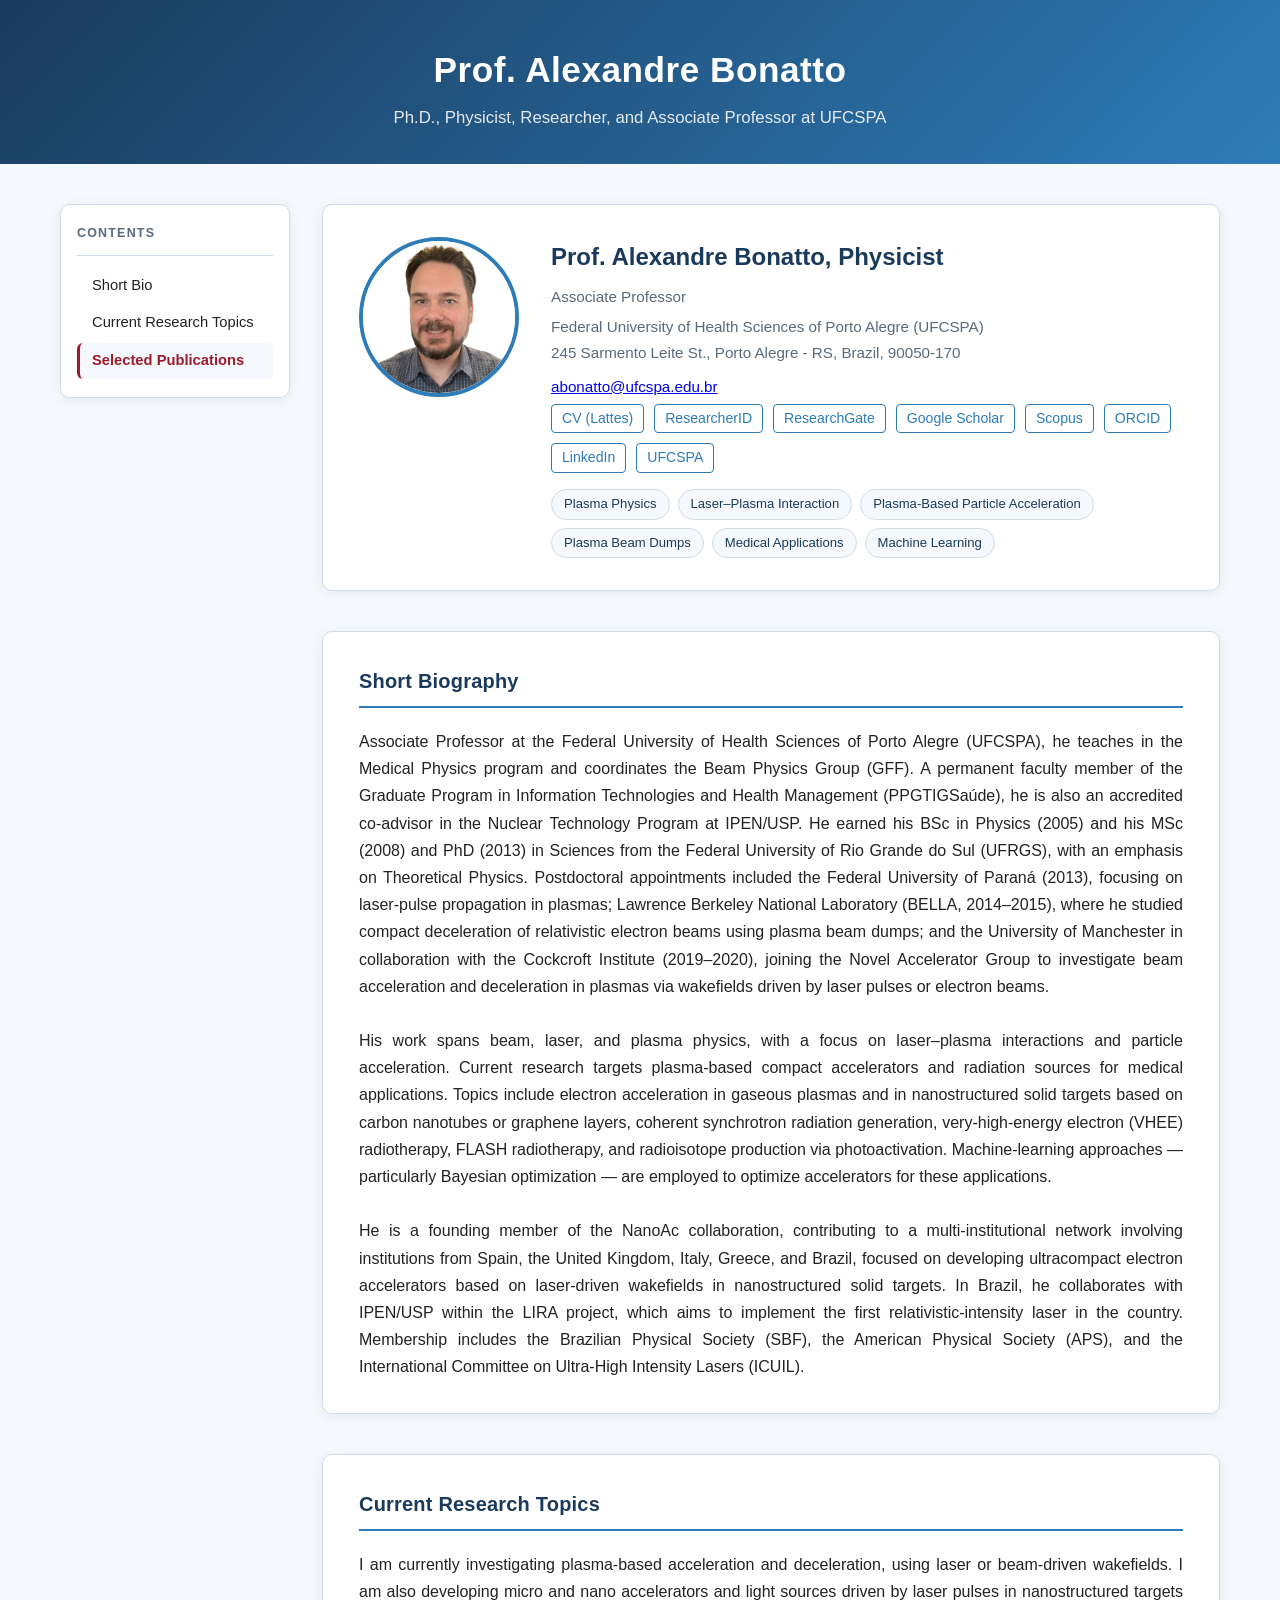
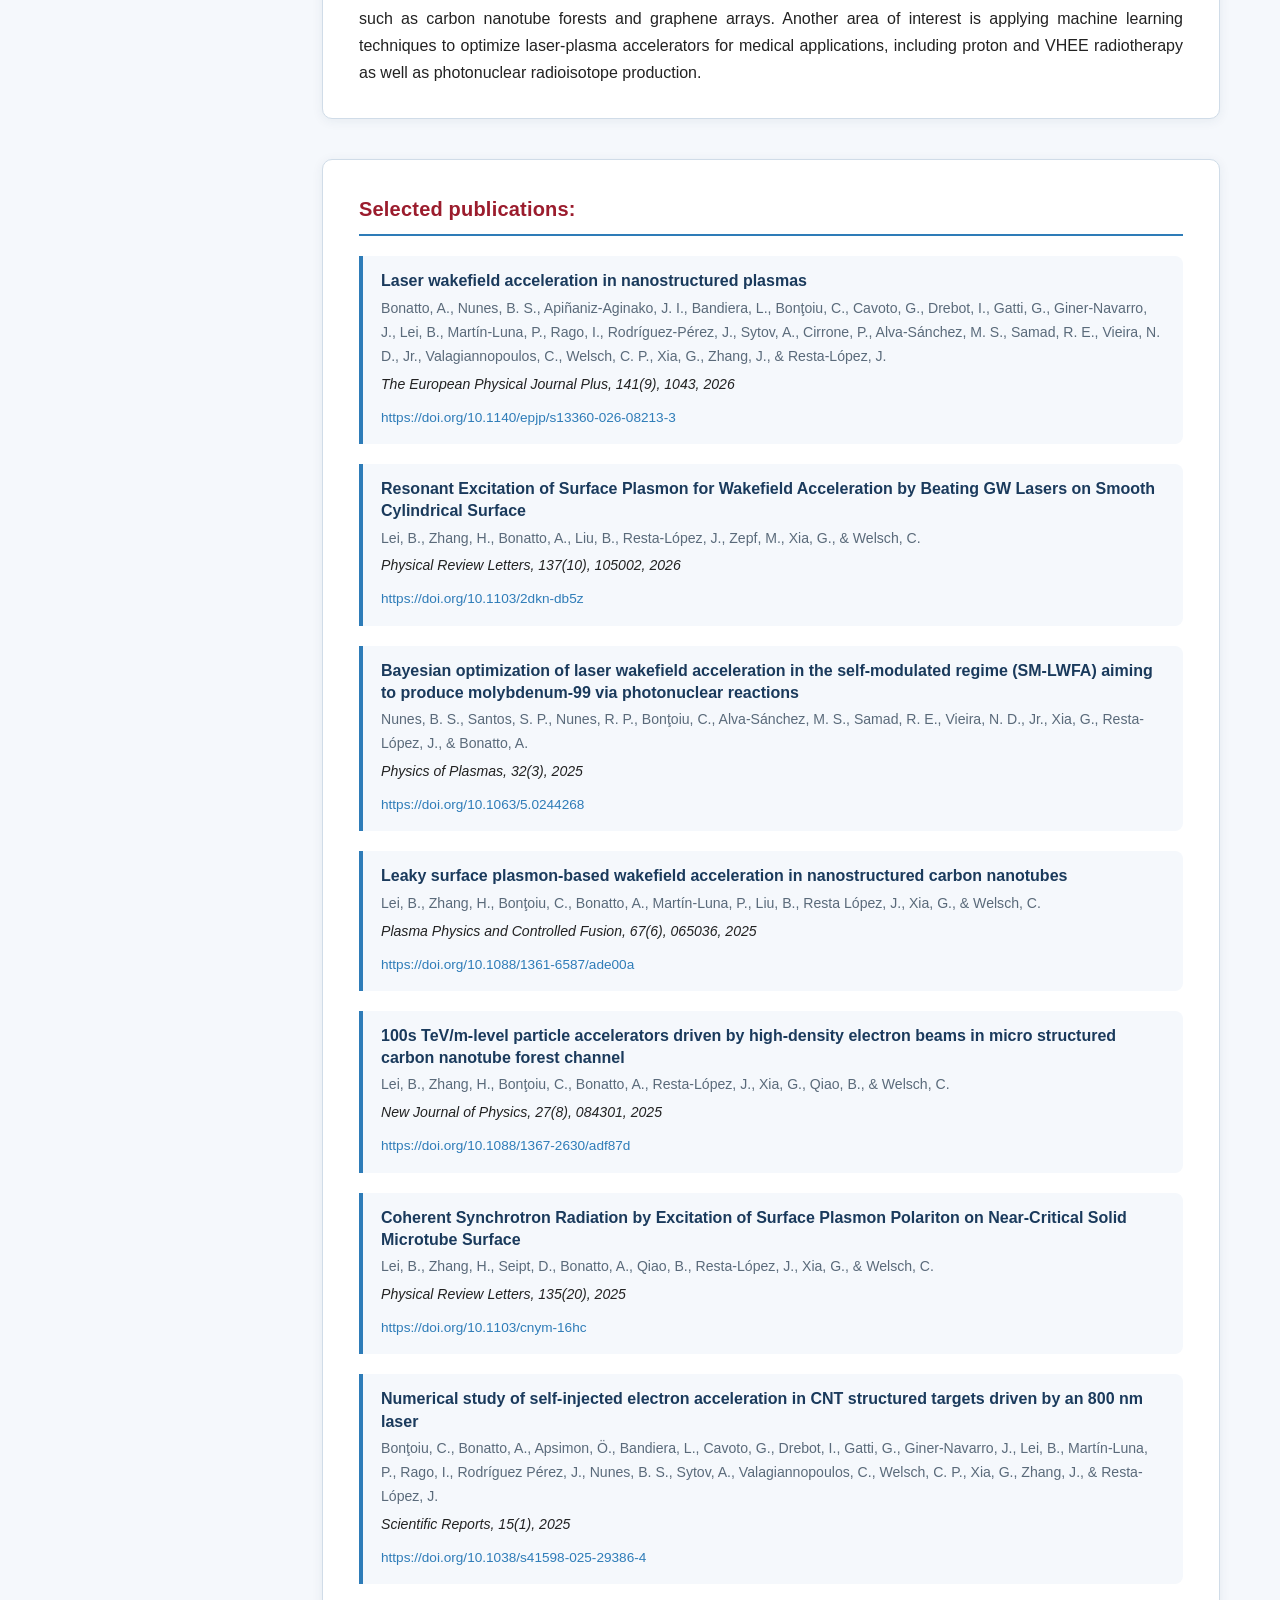
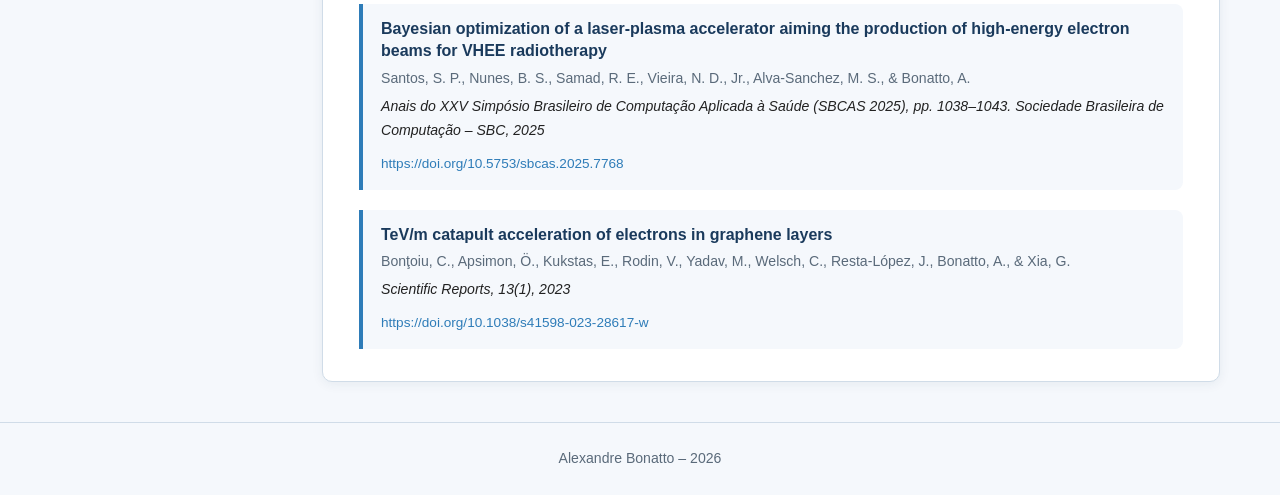
==== index.html @ 013a4312 "Fix header subtitle: Associate Professor Align the header with the profile card and bio, which alrea" ====
<!DOCTYPE html>
<html lang="en">
<head>
  <meta charset="UTF-8" />
  <meta name="viewport" content="width=device-width, initial-scale=1.0" />
  <title>Alexandre Bonatto's Personal Website</title>
  <link rel="stylesheet" href="styles.css" />
</head>
<body>

  <header>
    <h1>Prof. Alexandre Bonatto</h1>
    <p class="subtitle">Ph.D., Physicist, Researcher, and Associate Professor at UFCSPA</p>
  </header>

  <div class="layout">

    <!-- ── Sidebar Navigation ── -->
    <aside class="sidebar">
      <nav class="side-nav" aria-label="Page sections">
        <h3 class="side-nav-title">Contents</h3>
        <ul>
          <li><a href="#short-bio" class="side-nav-link">Short Bio</a></li>
          <li><a href="#current-research" class="side-nav-link">Current Research Topics</a></li>
          <li><a href="#publications" class="side-nav-link side-nav-link--featured">Selected Publications</a></li>
        </ul>
      </nav>
    </aside>

    <main>

      <!-- ── Profile Card ── -->
      <section class="card">
        <div class="profile">

          <div class="profile-photo">
            <!-- Replace the src attribute with the actual photo path, e.g. src="photo.jpg" -->
            <img src="foto_perfil.jpeg" alt="Alexandre Bonatto" />
          </div>

          <div class="profile-info">
            <h2>Prof. Alexandre Bonatto, Physicist</h2>
            <p class="position">Associate Professor</p>
            <p class="institution">
              Federal University of Health Sciences of Porto Alegre (UFCSPA)<br />
              245 Sarmento Leite St., Porto Alegre - RS, Brazil, 90050-170
            </p>
            <p class="position">
              <a href="mailto:abonatto@ufcspa.edu.br">abonatto@ufcspa.edu.br</a>
            </p>
            <div class="profile-links">
              <a href="http://lattes.cnpq.br/8679459929501905" target="_blank" rel="noopener noreferrer">CV (Lattes)</a>
              <a href="https://www.webofscience.com/wos/author/record/J-2126-2017" target="_blank" rel="noopener noreferrer">ResearcherID</a>
              <a href="https://www.researchgate.net/profile/A-Bonatto?ev=hdr_xprf" target="_blank" rel="noopener noreferrer">ResearchGate</a>
              <a href="https://scholar.google.com/citations?user=nNYCJhgAAAAJ&hl=en&oi=ao" target="_blank" rel="noopener noreferrer">Google Scholar</a>
              <a href="https://www.scopus.com/authid/detail.uri?authorId=55409409900" target="_blank" rel="noopener noreferrer">Scopus</a>
              <a href="https://orcid.org/0000-0003-1992-7116" target="_blank" rel="noopener noreferrer">ORCID</a>
              <a href="https://www.linkedin.com/in/alexandre-bonatto-rsbr/" target="_blank" rel="noopener noreferrer">LinkedIn</a>
              <a href="https://ufcspa.edu.br/english" target="_blank" rel="noopener noreferrer">UFCSPA</a>
            </div>
            <div class="profile-badges">
              <span class="badge">Plasma Physics</span>
              <span class="badge">Laser–Plasma Interaction</span>
              <span class="badge">Plasma-Based Particle Acceleration</span>
              <span class="badge">Plasma Beam Dumps</span>
              <span class="badge">Medical Applications</span>
              <span class="badge">Machine Learning</span>
            </div>
          </div>

        </div>
      </section>

      <!-- ── Biography ── -->
      <section id="short-bio" class="card">
        <h2 class="section-title">Short Biography</h2>
        <p class="bio-text">
          Associate Professor at the Federal University of Health Sciences of Porto Alegre (UFCSPA),
          he teaches in the Medical Physics program and coordinates the Beam Physics Group (GFF).
          A permanent faculty member of the Graduate Program in Information Technologies and Health
          Management (PPGTIGSaúde), he is also an accredited co-advisor in the Nuclear Technology
          Program at IPEN/USP. He earned his BSc in Physics (2005) and his MSc (2008) and PhD (2013)
          in Sciences from the Federal University of Rio Grande do Sul (UFRGS), with an emphasis on
          Theoretical Physics. Postdoctoral appointments included the Federal University of Paraná
          (2013), focusing on laser-pulse propagation in plasmas; Lawrence Berkeley National Laboratory
          (BELLA, 2014–2015), where he studied compact deceleration of relativistic electron beams
          using plasma beam dumps; and the University of Manchester in collaboration with the Cockcroft
          Institute (2019–2020), joining the Novel Accelerator Group to investigate beam acceleration
          and deceleration in plasmas via wakefields driven by laser pulses or electron beams.
        </p>
        <br />
        <p class="bio-text">
          His work spans beam, laser, and plasma physics, with a focus on laser–plasma interactions
          and particle acceleration. Current research targets plasma-based compact accelerators and
          radiation sources for medical applications. Topics include electron acceleration in gaseous
          plasmas and in nanostructured solid targets based on carbon nanotubes or graphene layers,
          coherent synchrotron radiation generation, very-high-energy electron (VHEE) radiotherapy,
          FLASH radiotherapy, and radioisotope production via photoactivation. Machine-learning
          approaches — particularly Bayesian optimization — are employed to optimize accelerators
          for these applications.
        </p>
        <br />
        <p class="bio-text">
          He is a founding member of the NanoAc collaboration, contributing to a multi-institutional
          network involving institutions from Spain, the United Kingdom, Italy, Greece, and Brazil,
          focused on developing ultracompact electron accelerators based on laser-driven wakefields in
          nanostructured solid targets. In Brazil, he collaborates with IPEN/USP within the LIRA
          project, which aims to implement the first relativistic-intensity laser in the country.
          Membership includes the Brazilian Physical Society (SBF), the American Physical Society
          (APS), and the International Committee on Ultra-High Intensity Lasers (ICUIL).
        </p>
      </section>

      <!-- ── Current Research Topics ── -->
      <section id="current-research" class="card">
        <h2 class="section-title">Current Research Topics</h2>
        <p class="bio-text">
          I am currently investigating plasma-based acceleration and deceleration, using laser or
          beam-driven wakefields. I am also developing micro and nano accelerators and light sources
          driven by laser pulses in nanostructured targets such as carbon nanotube forests and
          graphene arrays. Another area of interest is applying machine learning techniques to
          optimize laser-plasma accelerators for medical applications, including proton and VHEE
          radiotherapy as well as photonuclear radioisotope production.
        </p>
      </section>

      <!-- ── Publications ── -->
      <section id="publications" class="card">
        <h2 class="section-title">Selected publications:</h2>
        <p style="font-size:0.9rem; color:var(--muted); margin-bottom:20px;">
        </p>

        <ol class="publications-list">

          <li class="publication-item">
            <p class="publication-title">
              Laser wakefield acceleration in nanostructured plasmas
            </p>
            <p class="publication-authors">
              Bonatto, A., Nunes, B. S., Apiñaniz-Aginako, J. I., Bandiera, L.,
              Bonţoiu, C., Cavoto, G., Drebot, I., Gatti, G., Giner-Navarro, J.,
              Lei, B., Martín-Luna, P., Rago, I., Rodríguez-Pérez, J., Sytov, A.,
              Cirrone, P., Alva-Sánchez, M. S., Samad, R. E., Vieira, N. D., Jr.,
              Valagiannopoulos, C., Welsch, C. P., Xia, G., Zhang, J.,
              &amp; Resta-López, J.
            </p>
            <p class="publication-venue">
              <em>The European Physical Journal Plus</em>, 141(9), 1043, 2026
            </p>
            <p class="publication-doi">
              <a href="https://doi.org/10.1140/epjp/s13360-026-08213-3" target="_blank" rel="noopener noreferrer">
                https://doi.org/10.1140/epjp/s13360-026-08213-3
              </a>
            </p>
          </li>

          <li class="publication-item">
            <p class="publication-title">
              Resonant Excitation of Surface Plasmon for Wakefield Acceleration by Beating
              GW Lasers on Smooth Cylindrical Surface
            </p>
            <p class="publication-authors">
              Lei, B., Zhang, H., Bonatto, A., Liu, B., Resta-López, J., Zepf, M.,
              Xia, G., &amp; Welsch, C.
            </p>
            <p class="publication-venue">
              <em>Physical Review Letters</em>, 137(10), 105002, 2026
            </p>
            <p class="publication-doi">
              <a href="https://doi.org/10.1103/2dkn-db5z" target="_blank" rel="noopener noreferrer">
                https://doi.org/10.1103/2dkn-db5z
              </a>
            </p>
          </li>

          <li class="publication-item">
            <p class="publication-title">
              Bayesian optimization of laser wakefield acceleration in the self-modulated regime
              (SM-LWFA) aiming to produce molybdenum-99 via photonuclear reactions
            </p>
            <p class="publication-authors">
              Nunes, B. S., Santos, S. P., Nunes, R. P., Bonţoiu, C., Alva-Sánchez, M. S.,
              Samad, R. E., Vieira, N. D., Jr., Xia, G., Resta-López, J., &amp; Bonatto, A.
            </p>
            <p class="publication-venue">
              <em>Physics of Plasmas</em>, 32(3), 2025
            </p>
            <p class="publication-doi">
              <a href="https://doi.org/10.1063/5.0244268" target="_blank" rel="noopener noreferrer">
                https://doi.org/10.1063/5.0244268
              </a>
            </p>
          </li>

          <li class="publication-item">
            <p class="publication-title">
              Leaky surface plasmon-based wakefield acceleration in nanostructured carbon nanotubes
            </p>
            <p class="publication-authors">
              Lei, B., Zhang, H., Bonţoiu, C., Bonatto, A., Martín-Luna, P., Liu, B.,
              Resta López, J., Xia, G., &amp; Welsch, C.
            </p>
            <p class="publication-venue">
              <em>Plasma Physics and Controlled Fusion</em>, 67(6), 065036, 2025
            </p>
            <p class="publication-doi">
              <a href="https://doi.org/10.1088/1361-6587/ade00a" target="_blank" rel="noopener noreferrer">
                https://doi.org/10.1088/1361-6587/ade00a
              </a>
            </p>
          </li>

          <li class="publication-item">
            <p class="publication-title">
              100s TeV/m-level particle accelerators driven by high-density electron beams
              in micro structured carbon nanotube forest channel
            </p>
            <p class="publication-authors">
              Lei, B., Zhang, H., Bonţoiu, C., Bonatto, A., Resta-López, J., Xia, G.,
              Qiao, B., &amp; Welsch, C.
            </p>
            <p class="publication-venue">
              <em>New Journal of Physics</em>, 27(8), 084301, 2025
            </p>
            <p class="publication-doi">
              <a href="https://doi.org/10.1088/1367-2630/adf87d" target="_blank" rel="noopener noreferrer">
                https://doi.org/10.1088/1367-2630/adf87d
              </a>
            </p>
          </li>

          <li class="publication-item">
            <p class="publication-title">
              Coherent Synchrotron Radiation by Excitation of Surface Plasmon Polariton
              on Near-Critical Solid Microtube Surface
            </p>
            <p class="publication-authors">
              Lei, B., Zhang, H., Seipt, D., Bonatto, A., Qiao, B., Resta-López, J.,
              Xia, G., &amp; Welsch, C.
            </p>
            <p class="publication-venue">
              <em>Physical Review Letters</em>, 135(20), 2025
            </p>
            <p class="publication-doi">
              <a href="https://doi.org/10.1103/cnym-16hc" target="_blank" rel="noopener noreferrer">
                https://doi.org/10.1103/cnym-16hc
              </a>
            </p>
          </li>

          <li class="publication-item">
            <p class="publication-title">
              Numerical study of self-injected electron acceleration in CNT structured targets
              driven by an 800 nm laser
            </p>
            <p class="publication-authors">
              Bonţoiu, C., Bonatto, A., Apsimon, Ö., Bandiera, L., Cavoto, G., Drebot, I.,
              Gatti, G., Giner-Navarro, J., Lei, B., Martín-Luna, P., Rago, I.,
              Rodríguez Pérez, J., Nunes, B. S., Sytov, A., Valagiannopoulos, C.,
              Welsch, C. P., Xia, G., Zhang, J., &amp; Resta-López, J.
            </p>
            <p class="publication-venue">
              <em>Scientific Reports</em>, 15(1), 2025
            </p>
            <p class="publication-doi">
              <a href="https://doi.org/10.1038/s41598-025-29386-4" target="_blank" rel="noopener noreferrer">
                https://doi.org/10.1038/s41598-025-29386-4
              </a>
            </p>
          </li>

          <li class="publication-item">
            <p class="publication-title">
              Bayesian optimization of a laser-plasma accelerator aiming the production
              of high-energy electron beams for VHEE radiotherapy
            </p>
            <p class="publication-authors">
              Santos, S. P., Nunes, B. S., Samad, R. E., Vieira, N. D., Jr.,
              Alva-Sanchez, M. S., &amp; Bonatto, A.
            </p>
            <p class="publication-venue">
              <em>Anais do XXV Simpósio Brasileiro de Computação Aplicada à Saúde
              (SBCAS 2025)</em>, pp. 1038–1043. Sociedade Brasileira de Computação – SBC, 2025
            </p>
            <p class="publication-doi">
              <a href="https://doi.org/10.5753/sbcas.2025.7768" target="_blank" rel="noopener noreferrer">
                https://doi.org/10.5753/sbcas.2025.7768
              </a>
            </p>
          </li>

          <li class="publication-item">
            <p class="publication-title">
              TeV/m catapult acceleration of electrons in graphene layers
            </p>
            <p class="publication-authors">
              Bonţoiu, C., Apsimon, Ö., Kukstas, E., Rodin, V., Yadav, M., Welsch, C.,
              Resta-López, J., Bonatto, A., &amp; Xia, G.
            </p>
            <p class="publication-venue">
              <em>Scientific Reports</em>, 13(1), 2023
            </p>
            <p class="publication-doi">
              <a href="https://doi.org/10.1038/s41598-023-28617-w" target="_blank" rel="noopener noreferrer">
                https://doi.org/10.1038/s41598-023-28617-w
              </a>
            </p>
          </li>

        </ol>
      </section>

    </main>

  </div>

  <footer>
    <p>Alexandre Bonatto &ndash; 2026</p>
  </footer>

  <script>
    // Scroll-spy: highlight the sidebar link of the section currently in view.
    (function () {
      const links = document.querySelectorAll('.side-nav-link');
      const targets = Array.from(links)
        .map(l => document.querySelector(l.getAttribute('href')))
        .filter(Boolean);

      if (!('IntersectionObserver' in window) || targets.length === 0) return;

      const setActive = (id) => {
        links.forEach(l => {
          l.classList.toggle('active', l.getAttribute('href') === '#' + id);
        });
      };

      const observer = new IntersectionObserver((entries) => {
        // Pick the visible entry closest to the top of the viewport.
        const visible = entries
          .filter(e => e.isIntersecting)
          .sort((a, b) => a.boundingClientRect.top - b.boundingClientRect.top);
        if (visible.length) setActive(visible[0].target.id);
      }, { rootMargin: '-25% 0px -60% 0px', threshold: 0 });

      targets.forEach(t => observer.observe(t));
    })();
  </script>

</body>
</html>
---- styles.css ----
/* General Reset & Base */
*, *::before, *::after {
  box-sizing: border-box;
  margin: 0;
  padding: 0;
}

:root {
  --primary: #1a3a5c;
  --accent: #2e7cb8;
  --light-bg: #f5f8fc;
  --card-bg: #ffffff;
  --text: #222222;
  --muted: #5a6a7a;
  --border: #d0dce8;
  --max-width: 900px;
  --sidebar-width: 230px;
  --layout-max: 1200px;
}

html {
  scroll-behavior: smooth;
  /* Leaves a little breathing room above sections when jumping via anchors. */
  scroll-padding-top: 20px;
}

body {
  font-family: 'Segoe UI', Tahoma, Geneva, Verdana, sans-serif;
  background-color: var(--light-bg);
  color: var(--text);
  line-height: 1.7;
  font-size: 16px;
}

/* ── Header ── */
header {
  background: linear-gradient(135deg, var(--primary) 0%, var(--accent) 100%);
  color: #fff;
  padding: 40px 20px 32px;
  text-align: center;
}

header h1 {
  font-size: 2.2rem;
  letter-spacing: 0.5px;
  margin-bottom: 4px;
}

header .subtitle {
  font-size: 1.05rem;
  opacity: 0.88;
  margin-bottom: 0;
}

/* ── Layout (sidebar + main) ── */
.layout {
  max-width: var(--layout-max);
  margin: 40px auto;
  padding: 0 20px;
  display: flex;
  gap: 32px;
  align-items: flex-start;
}

/* ── Sidebar Navigation ── */
.sidebar {
  flex-shrink: 0;
  width: var(--sidebar-width);
  position: sticky;
  top: 20px;
}

.side-nav {
  background: var(--card-bg);
  border: 1px solid var(--border);
  border-radius: 10px;
  padding: 18px 16px;
  box-shadow: 0 2px 12px rgba(26, 58, 92, 0.07);
}

.side-nav-title {
  font-size: 0.78rem;
  text-transform: uppercase;
  letter-spacing: 1.2px;
  color: var(--muted);
  font-weight: 600;
  margin-bottom: 12px;
  padding-bottom: 10px;
  border-bottom: 1px solid var(--border);
}

.side-nav ul {
  list-style: none;
  display: flex;
  flex-direction: column;
  gap: 2px;
}

.side-nav-link {
  display: block;
  font-size: 0.92rem;
  color: var(--text);
  text-decoration: none;
  padding: 8px 12px;
  border-radius: 6px;
  border-left: 3px solid transparent;
  line-height: 1.35;
  transition: background 0.15s ease, color 0.15s ease, border-color 0.15s ease;
}

.side-nav-link:hover {
  background: var(--light-bg);
  color: var(--accent);
}

.side-nav-link.active {
  background: var(--light-bg);
  color: var(--primary);
  border-left-color: var(--accent);
  font-weight: 600;
}

/* Featured link (Selected Publications) — bold and burgundy. */
.side-nav-link--featured {
  color: #9b1c2d;            /* burgundy / bordô */
  font-weight: 700;
}

.side-nav-link--featured:hover {
  color: #5e0018;            /* slightly darker on hover */
  background: var(--light-bg);
}

/* Keep burgundy even when this section is the active one. */
.side-nav-link--featured.active {
  color: #9b1c2d;
  border-left-color: #9b1c2d;
  font-weight: 700;
}

/* ── Main Layout ── */
main {
  flex: 1;
  min-width: 0;
  max-width: var(--max-width);
  display: flex;
  flex-direction: column;
  gap: 40px;
}

/* ── Card ── */
.card {
  background: var(--card-bg);
  border: 1px solid var(--border);
  border-radius: 10px;
  padding: 32px 36px;
  box-shadow: 0 2px 12px rgba(26, 58, 92, 0.07);
  scroll-margin-top: 20px;
}

/* ── Profile Section ── */
.profile {
  display: flex;
  align-items: flex-start;
  gap: 32px;
}

.profile-photo {
  flex-shrink: 0;
  width: 160px;
  height: 160px;
  border-radius: 50%;
  overflow: hidden;
  border: 4px solid var(--accent);
  background: var(--light-bg);
  display: flex;
  align-items: center;
  justify-content: center;
}

.profile-photo img {
  width: 100%;
  height: 100%;
  object-fit: cover;
}

.profile-photo .photo-placeholder {
  font-size: 64px;
  color: var(--accent);
  user-select: none;
}

.profile-info h2 {
  font-size: 1.5rem;
  color: var(--primary);
  margin-bottom: 6px;
}

.profile-info .position {
  font-size: 0.95rem;
  color: var(--muted);
  margin-bottom: 4px;
}

.profile-info .institution {
  font-size: 0.95rem;
  color: var(--muted);
  margin-bottom: 8px;
}

.profile-links {
  display: flex;
  flex-wrap: wrap;
  gap: 10px;
  margin-bottom: 16px;
}

.profile-links a {
  font-size: 0.88rem;
  color: var(--accent);
  text-decoration: none;
  border: 1px solid var(--accent);
  border-radius: 4px;
  padding: 2px 10px;
}

.profile-links a:hover {
  background: var(--accent);
  color: #fff;
}

.profile-badges {
  display: flex;
  flex-wrap: wrap;
  gap: 8px;
  margin-top: 6px;
}

.badge {
  display: inline-block;
  background: var(--light-bg);
  border: 1px solid var(--border);
  color: var(--primary);
  border-radius: 20px;
  padding: 3px 12px;
  font-size: 0.82rem;
  font-weight: 500;
}

/* ── Section Title ── */
.section-title {
  font-size: 1.25rem;
  color: var(--primary);
  border-bottom: 2px solid var(--accent);
  padding-bottom: 8px;
  margin-bottom: 20px;
  letter-spacing: 0.2px;
}

/* Publications section title — match the burgundy used in the sidebar. */
#publications .section-title {
  color: #9b1c2d;
}

/* ── Bio Text ── */
.bio-text {
  color: var(--text);
  text-align: justify;
  hyphens: auto;
}

/* ── Publications ── */
.publications-list {
  list-style: none;
  display: flex;
  flex-direction: column;
  gap: 20px;
}

.publication-item {
  border-left: 4px solid var(--accent);
  padding: 14px 18px;
  background: var(--light-bg);
  border-radius: 0 8px 8px 0;
  transition: box-shadow 0.2s;
}

.publication-item:hover {
  box-shadow: 0 3px 14px rgba(46, 124, 184, 0.13);
}

.publication-title {
  font-weight: 600;
  color: var(--primary);
  margin-bottom: 4px;
  line-height: 1.4;
}

.publication-authors {
  font-size: 0.88rem;
  color: var(--muted);
  margin-bottom: 4px;
}

.publication-venue {
  font-size: 0.88rem;
  color: var(--text);
  font-style: italic;
  margin-bottom: 6px;
}

.publication-doi a {
  font-size: 0.85rem;
  color: var(--accent);
  text-decoration: none;
  word-break: break-all;
}

.publication-doi a:hover {
  text-decoration: underline;
}

/* ── Footer ── */
footer {
  text-align: center;
  padding: 24px 20px;
  color: var(--muted);
  font-size: 0.88rem;
  border-top: 1px solid var(--border);
  margin-top: 20px;
}

/* ── Responsive ── */
@media (max-width: 960px) {
  .layout {
    flex-direction: column;
    gap: 24px;
  }

  .sidebar {
    position: static;
    width: 100%;
  }

  main {
    max-width: 100%;
    width: 100%;
  }

  .side-nav ul {
    flex-direction: row;
    flex-wrap: wrap;
    gap: 4px;
  }

  .side-nav-link {
    border-left: none;
    border-bottom: 2px solid transparent;
    padding: 6px 10px;
  }

  .side-nav-link.active {
    border-left: none;
    border-bottom-color: var(--accent);
  }

  .side-nav-link--featured.active {
    border-left: none;
    border-bottom-color: #9b1c2d;
  }
}

@media (max-width: 640px) {
  .profile {
    flex-direction: column;
    align-items: center;
    text-align: center;
  }

  .profile-badges {
    justify-content: center;
  }

  .card {
    padding: 22px 18px;
  }

  header h1 {
    font-size: 1.6rem;
  }
}
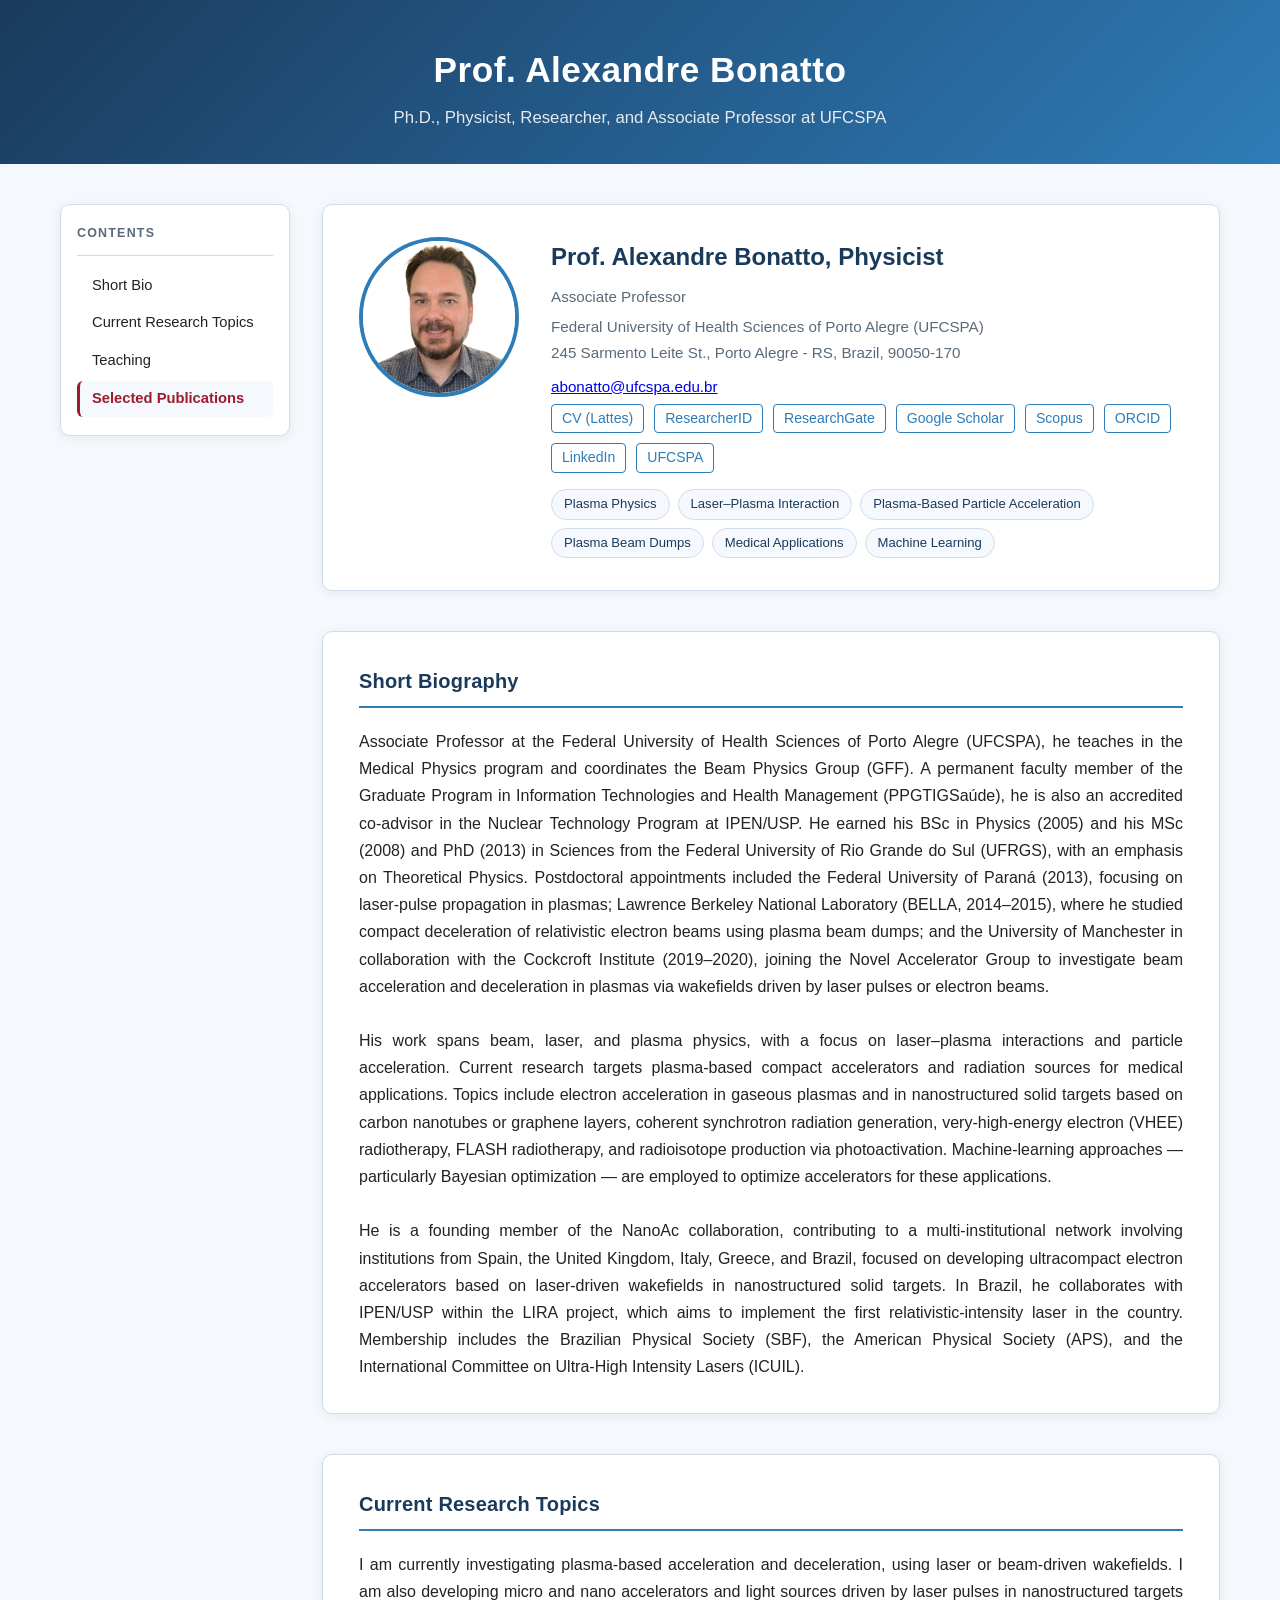
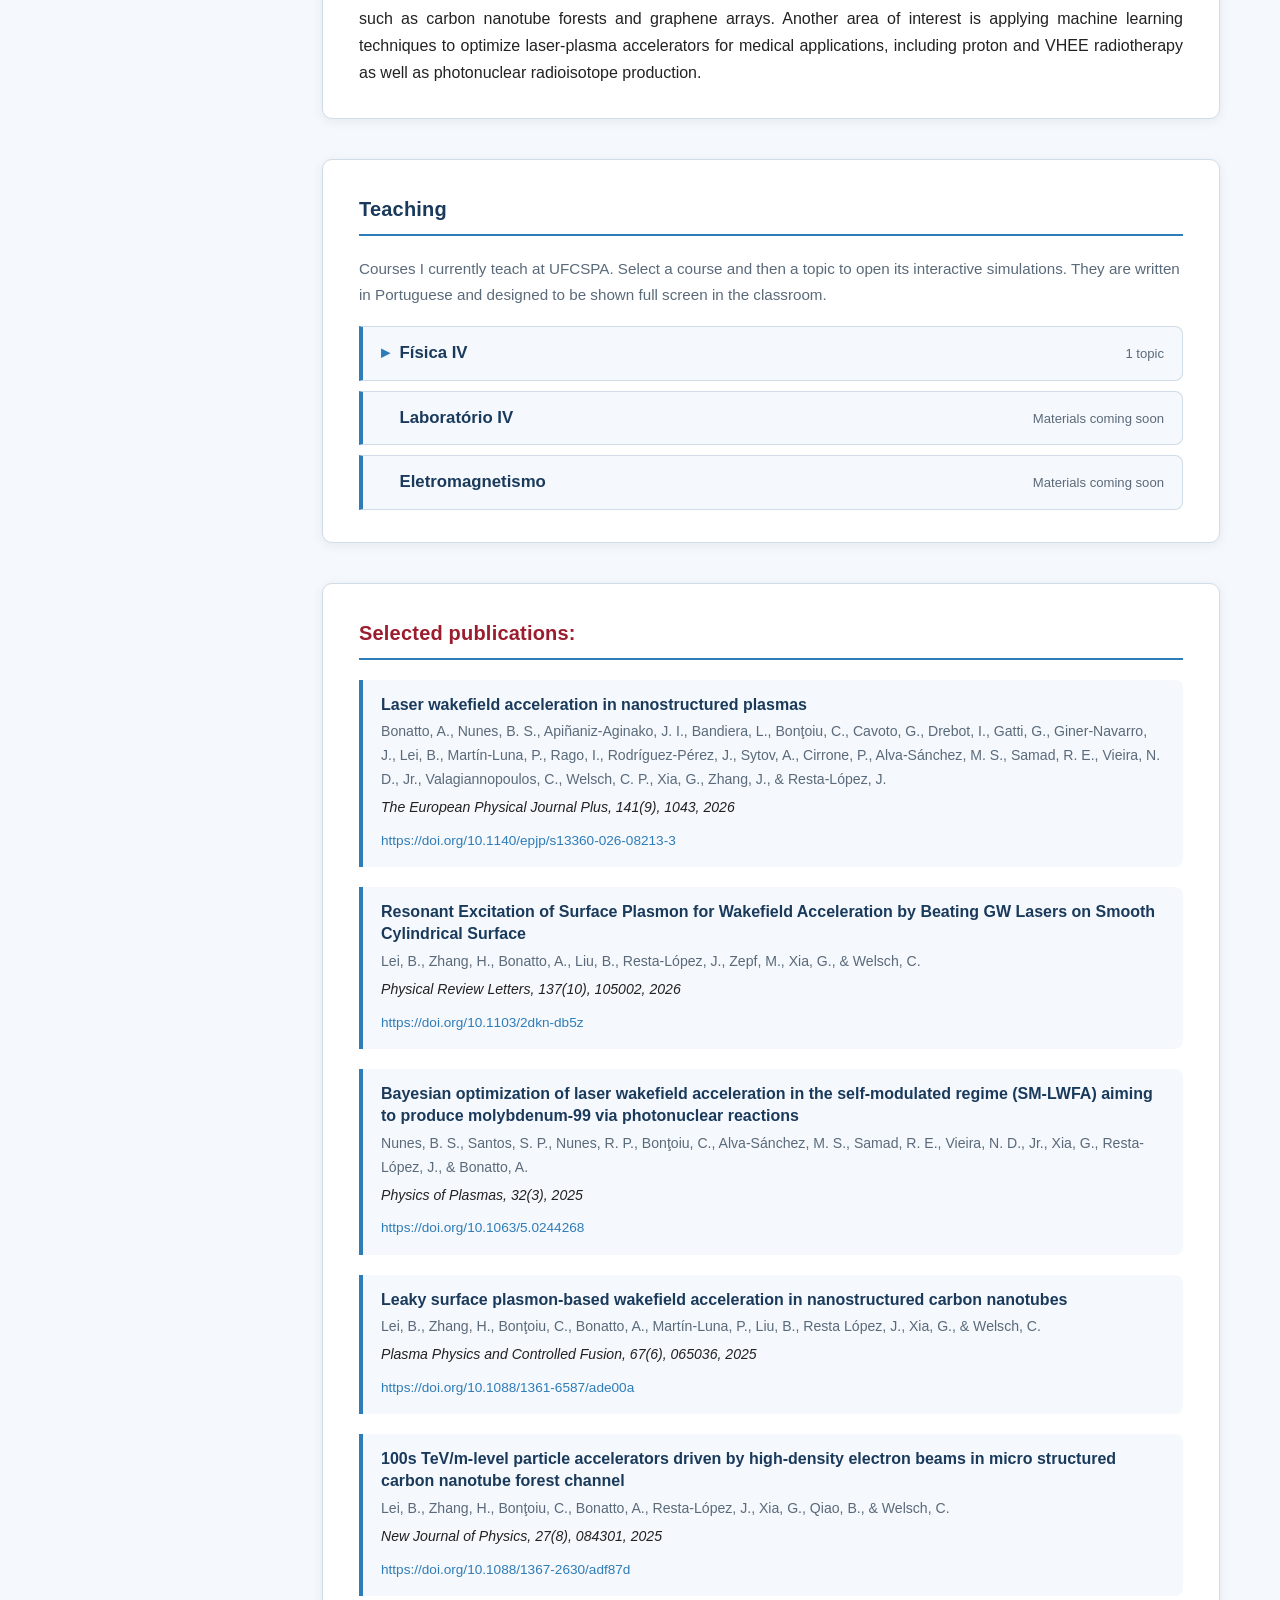
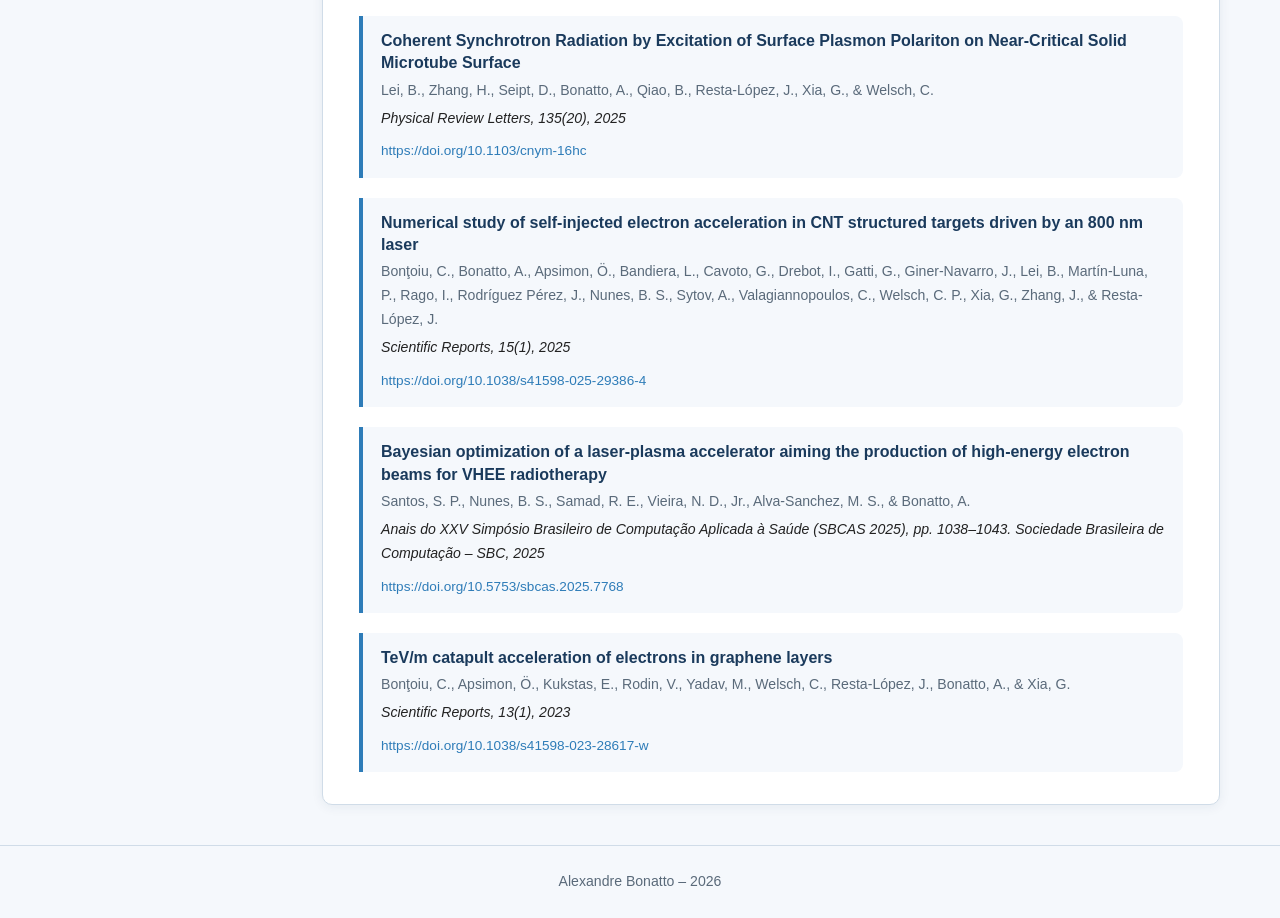
==== commit 281db795: "Add Teaching section with Física IV interference and diffraction simulations - Home page: Teaching e" ====
--- a/index.html
+++ b/index.html
@@ -22,6 +22,7 @@
         <ul>
           <li><a href="#short-bio" class="side-nav-link">Short Bio</a></li>
           <li><a href="#current-research" class="side-nav-link">Current Research Topics</a></li>
+          <li><a href="#teaching" class="side-nav-link">Teaching</a></li>
           <li><a href="#publications" class="side-nav-link side-nav-link--featured">Selected Publications</a></li>
         </ul>
       </nav>
@@ -124,6 +125,25 @@
         </p>
       </section>
 
+      <!-- ── Teaching ── -->
+      <!-- The course / topic / simulation tree below is rendered from teaching/catalog.js. -->
+      <section id="teaching" class="card">
+        <h2 class="section-title">Teaching</h2>
+        <p class="teaching-intro">
+          Courses I currently teach at UFCSPA. Select a course and then a topic to open its
+          interactive simulations. They are written in Portuguese and designed to be shown
+          full screen in the classroom.
+        </p>
+        <div id="teaching-tree" class="teaching-tree"></div>
+        <noscript>
+          <ul class="sim-list">
+            <li><a href="teaching/fisica-iv/interferencia-difracao/soma-de-ondas.html">Física IV · Interferência e Difração · Soma de ondas senoidais</a></li>
+            <li><a href="teaching/fisica-iv/interferencia-difracao/experimento-de-young.html">Física IV · Interferência e Difração · Experimento de Young</a></li>
+            <li><a href="teaching/fisica-iv/interferencia-difracao/fenda-dupla.html">Física IV · Interferência e Difração · Fenda dupla: interferência e difração</a></li>
+          </ul>
+        </noscript>
+      </section>
+
       <!-- ── Publications ── -->
       <section id="publications" class="card">
         <h2 class="section-title">Selected publications:</h2>
@@ -317,6 +337,62 @@
   <footer>
     <p>Alexandre Bonatto &ndash; 2026</p>
   </footer>
+
+  <script src="teaching/catalog.js"></script>
+  <script>
+    // Teaching: build the course > topic > simulation tree from teaching/catalog.js.
+    (function () {
+      const box = document.getElementById('teaching-tree');
+      const T = window.TEACHING;
+      if (!box || !T) return;
+      const el = (tag, cls, txt) => {
+        const e = document.createElement(tag);
+        if (cls) e.className = cls;
+        if (txt != null) e.textContent = txt;
+        return e;
+      };
+      const plural = (n, one, many) => n + ' ' + (n === 1 ? one : many);
+
+      T.courses.forEach(course => {
+        if (!course.topics.length) {
+          const row = el('div', 'course course--empty');
+          row.append(el('span', 'course-name', course.name), el('span', 'course-meta', 'Materials coming soon'));
+          box.append(row);
+          return;
+        }
+        const c = el('details', 'course');
+        const cs = el('summary');
+        cs.append(el('span', 'course-name', course.name), el('span', 'course-meta', plural(course.topics.length, 'topic', 'topics')));
+        c.append(cs);
+        const body = el('div', 'course-body');
+        course.topics.forEach(topic => {
+          const t = el('details', 'topic');
+          const ts = el('summary');
+          ts.append(el('span', 'topic-name', topic.name), el('span', 'course-meta', plural(topic.sims.length, 'simulation', 'simulations')));
+          t.append(ts);
+          const list = el('ul', 'sim-list');
+          topic.sims.forEach(sim => {
+            const li = el('li');
+            const a = el('a', 'sim-link');
+            a.href = 'teaching/' + course.id + '/' + topic.id + '/' + sim.slug + '.html';
+            a.append(el('span', 'sim-name', sim.name), el('span', 'sim-desc', sim.desc));
+            li.append(a);
+            list.append(li);
+          });
+          t.append(list);
+          body.append(t);
+        });
+        c.append(body);
+        box.append(c);
+      });
+
+      // Coming back from a simulation ("← Teaching"): reopen the tree where the visitor left it.
+      if (location.hash === '#teaching') {
+        box.querySelectorAll('details').forEach(d => { d.open = true; });
+        document.getElementById('teaching').scrollIntoView({ behavior: 'instant', block: 'start' });
+      }
+    })();
+  </script>
 
   <script>
     // Scroll-spy: highlight the sidebar link of the section currently in view.
--- a/styles.css
+++ b/styles.css
@@ -320,6 +320,145 @@
   text-decoration: underline;
 }
 
+/* ── Teaching ── */
+.teaching-intro {
+  font-size: 0.95rem;
+  color: var(--muted);
+  margin-bottom: 18px;
+}
+
+.teaching-tree {
+  display: flex;
+  flex-direction: column;
+  gap: 10px;
+}
+
+.course {
+  border: 1px solid var(--border);
+  border-left: 4px solid var(--accent);
+  border-radius: 0 8px 8px 0;
+  background: var(--light-bg);
+}
+
+.course > summary,
+.course--empty,
+.topic > summary {
+  display: flex;
+  align-items: baseline;
+  justify-content: space-between;
+  gap: 12px;
+  padding: 12px 18px;
+}
+
+.course > summary,
+.topic > summary {
+  cursor: pointer;
+  list-style: none;
+}
+
+.course > summary::-webkit-details-marker,
+.topic > summary::-webkit-details-marker {
+  display: none;
+}
+
+/* Disclosure arrow that turns when the item is open. */
+.course > summary .course-name::before,
+.topic > summary .topic-name::before {
+  content: "\25B8";
+  display: inline-block;
+  width: 1.1em;
+  color: var(--accent);
+  transition: transform 0.15s ease;
+}
+
+.course[open] > summary .course-name::before,
+.topic[open] > summary .topic-name::before {
+  transform: rotate(90deg);
+}
+
+.course > summary:hover .course-name,
+.topic > summary:hover .topic-name {
+  color: var(--accent);
+}
+
+.course-name {
+  font-weight: 600;
+  color: var(--primary);
+  font-size: 1.05rem;
+}
+
+.course--empty .course-name {
+  padding-left: 1.1em;
+}
+
+.course-meta {
+  font-size: 0.82rem;
+  color: var(--muted);
+  white-space: nowrap;
+}
+
+.course-body {
+  padding: 0 18px 14px 18px;
+  display: flex;
+  flex-direction: column;
+  gap: 8px;
+}
+
+.topic {
+  background: var(--card-bg);
+  border: 1px solid var(--border);
+  border-radius: 8px;
+}
+
+.topic > summary {
+  padding: 10px 14px;
+}
+
+.topic-name {
+  font-weight: 600;
+  color: var(--primary);
+}
+
+.sim-list {
+  list-style: none;
+  display: flex;
+  flex-direction: column;
+  gap: 6px;
+  padding: 0 14px 14px 14px;
+}
+
+.sim-link {
+  display: block;
+  padding: 10px 14px;
+  border: 1px solid var(--border);
+  border-radius: 6px;
+  text-decoration: none;
+  transition: border-color 0.15s ease, box-shadow 0.15s ease;
+}
+
+.sim-link:hover,
+.sim-link:focus-visible {
+  border-color: var(--accent);
+  box-shadow: 0 3px 14px rgba(46, 124, 184, 0.13);
+}
+
+.sim-name {
+  display: block;
+  font-weight: 600;
+  color: var(--accent);
+}
+
+.sim-name::after {
+  content: " \2192";
+}
+
+.sim-desc {
+  display: block;
+  font-size: 0.88rem;
+  color: var(--muted);
+  line-height: 1.45;
+}
+
 /* ── Footer ── */
 footer {
   text-align: center;
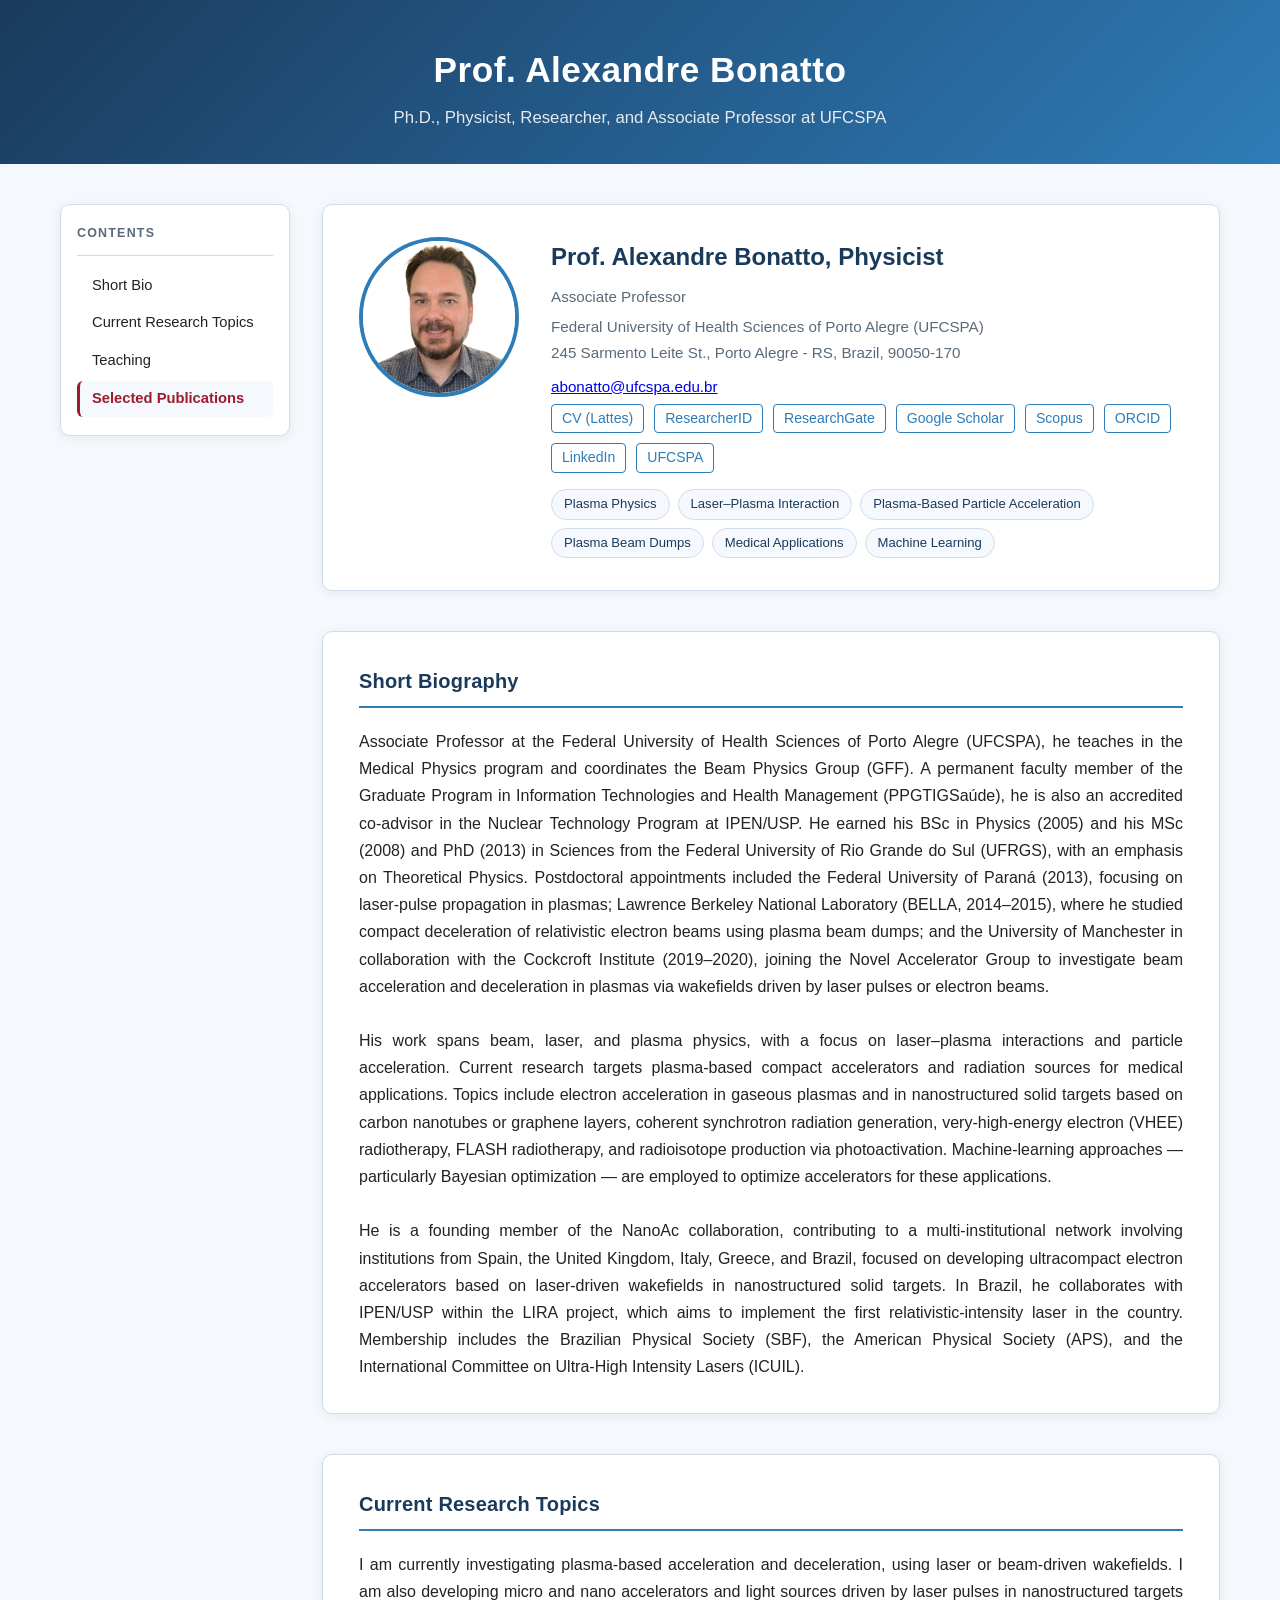
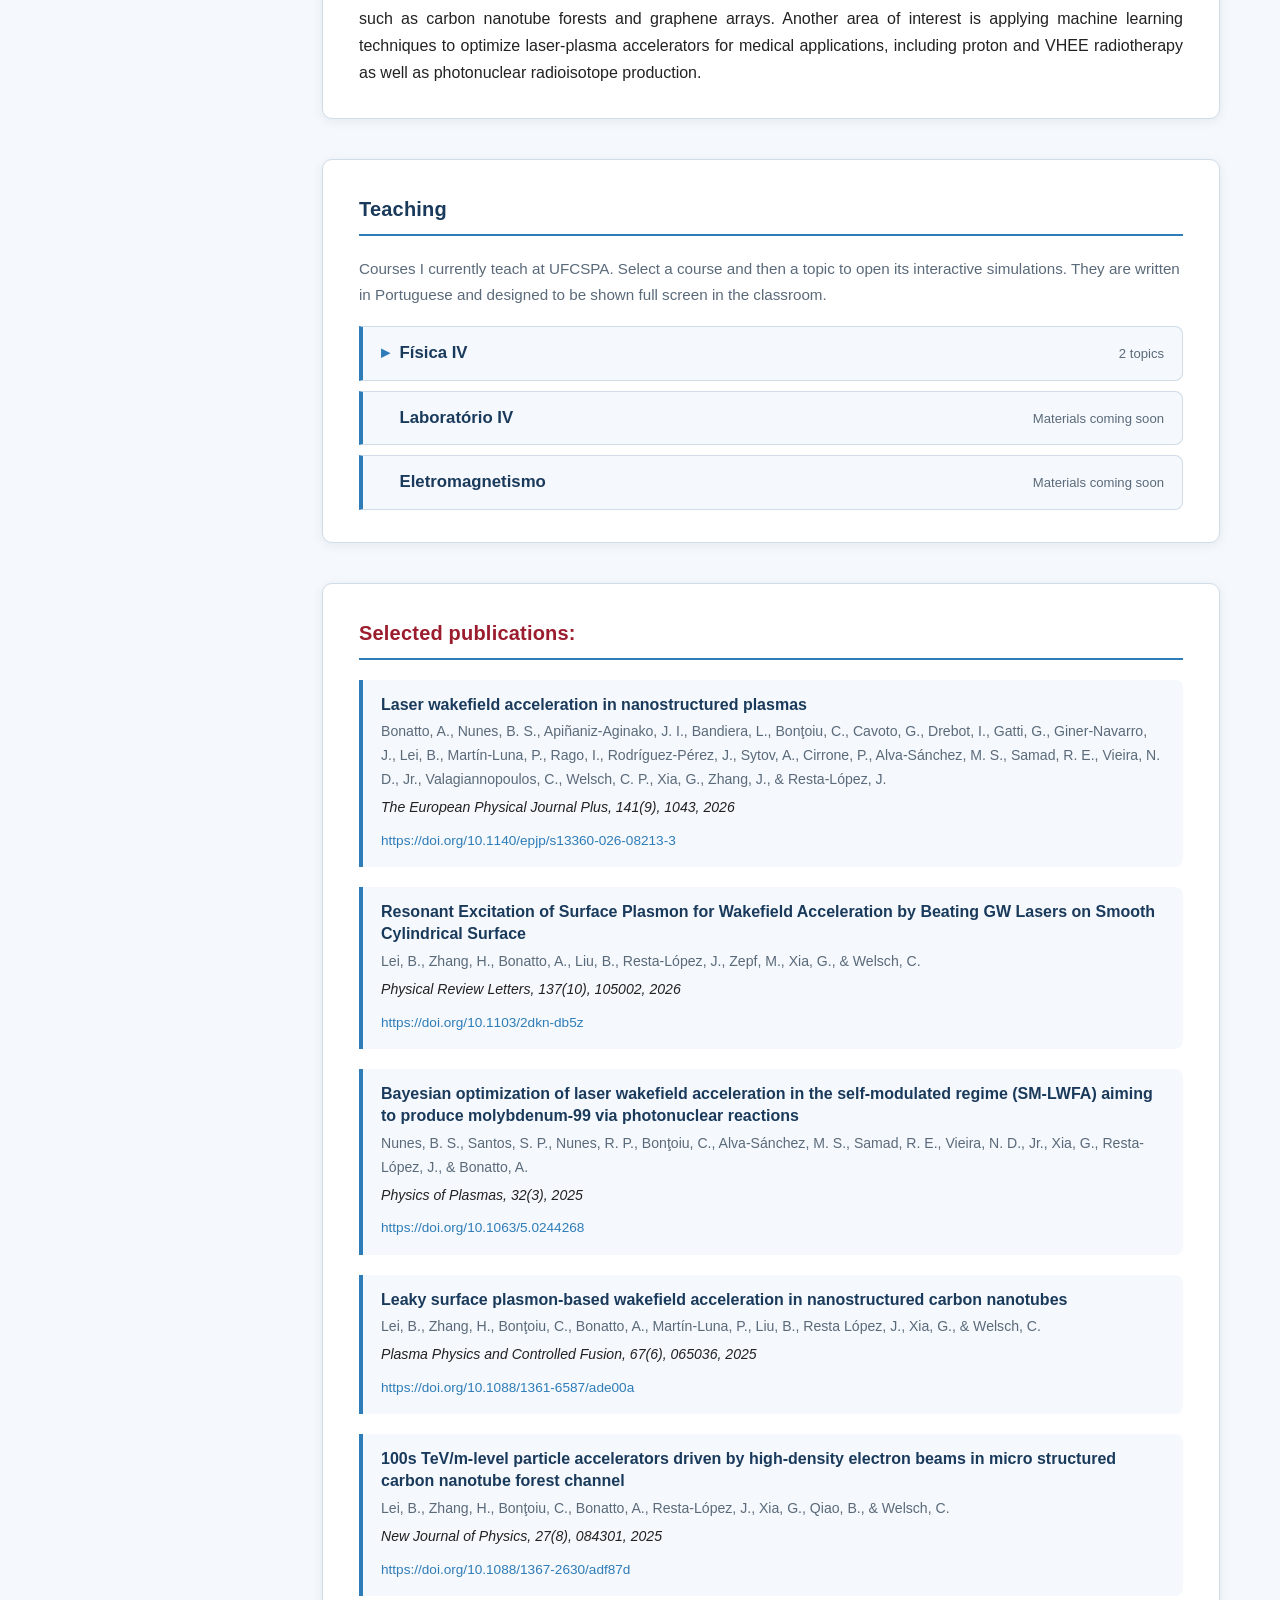
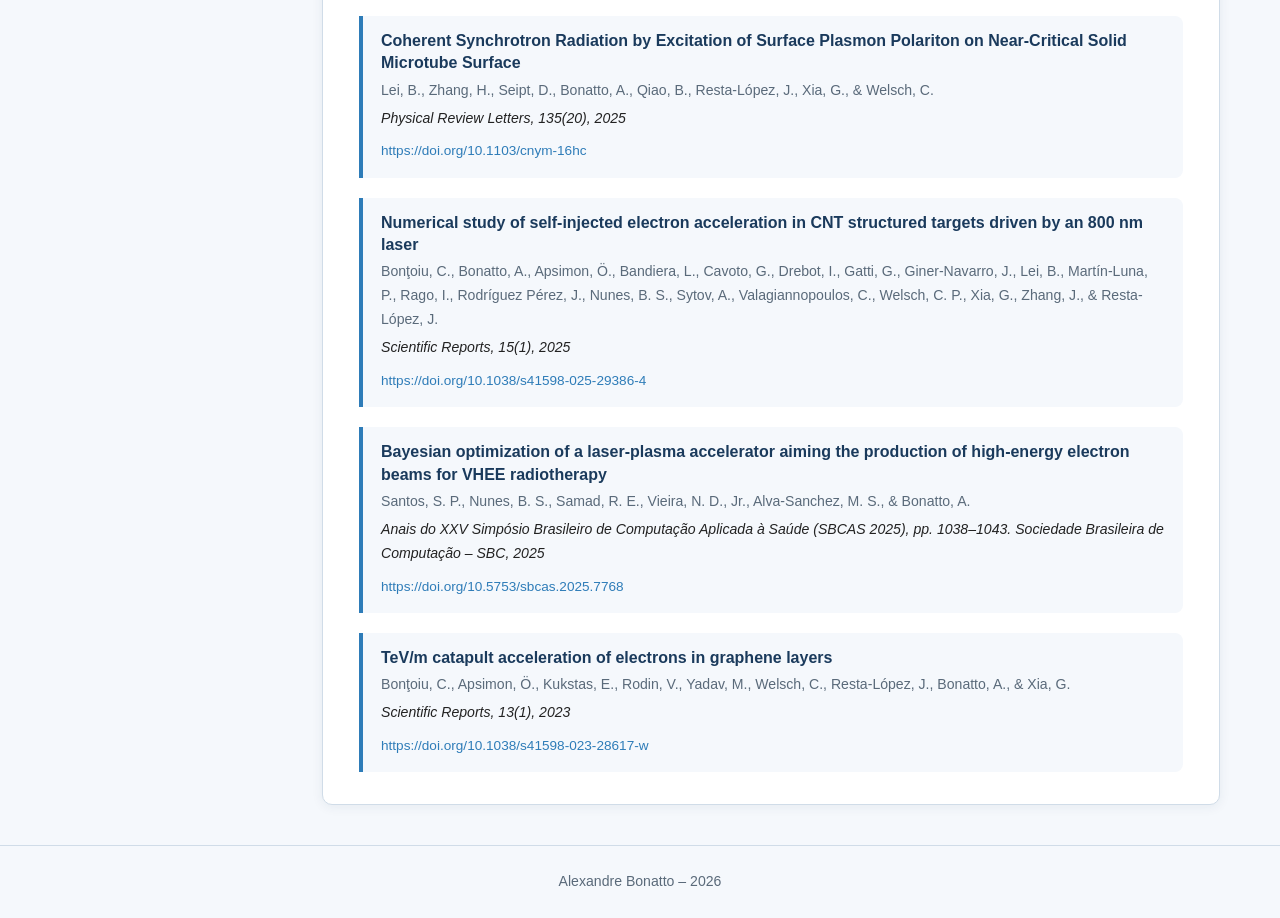
==== commit c6a93e57: "Add multiple-slit simulation under a new Redes de Difração topic - New page teaching/fisica-iv/redes" ====
--- a/index.html
+++ b/index.html
@@ -4,7 +4,7 @@
   <meta charset="UTF-8" />
   <meta name="viewport" content="width=device-width, initial-scale=1.0" />
   <title>Alexandre Bonatto's Personal Website</title>
-  <link rel="stylesheet" href="styles.css" />
+  <link rel="stylesheet" href="styles.css?v=202611111034" />
 </head>
 <body>
 
@@ -140,6 +140,7 @@
             <li><a href="teaching/fisica-iv/interferencia-difracao/soma-de-ondas.html">Física IV · Interferência e Difração · Soma de ondas senoidais</a></li>
             <li><a href="teaching/fisica-iv/interferencia-difracao/experimento-de-young.html">Física IV · Interferência e Difração · Experimento de Young</a></li>
             <li><a href="teaching/fisica-iv/interferencia-difracao/fenda-dupla.html">Física IV · Interferência e Difração · Fenda dupla: interferência e difração</a></li>
+            <li><a href="teaching/fisica-iv/redes-de-difracao/fendas-multiplas.html">Física IV · Redes de Difração · Fendas múltiplas: intensidade e fasores</a></li>
           </ul>
         </noscript>
       </section>
@@ -338,7 +339,7 @@
     <p>Alexandre Bonatto &ndash; 2026</p>
   </footer>
 
-  <script src="teaching/catalog.js"></script>
+  <script src="teaching/catalog.js?v=202611111034"></script>
   <script>
     // Teaching: build the course > topic > simulation tree from teaching/catalog.js.
     (function () {
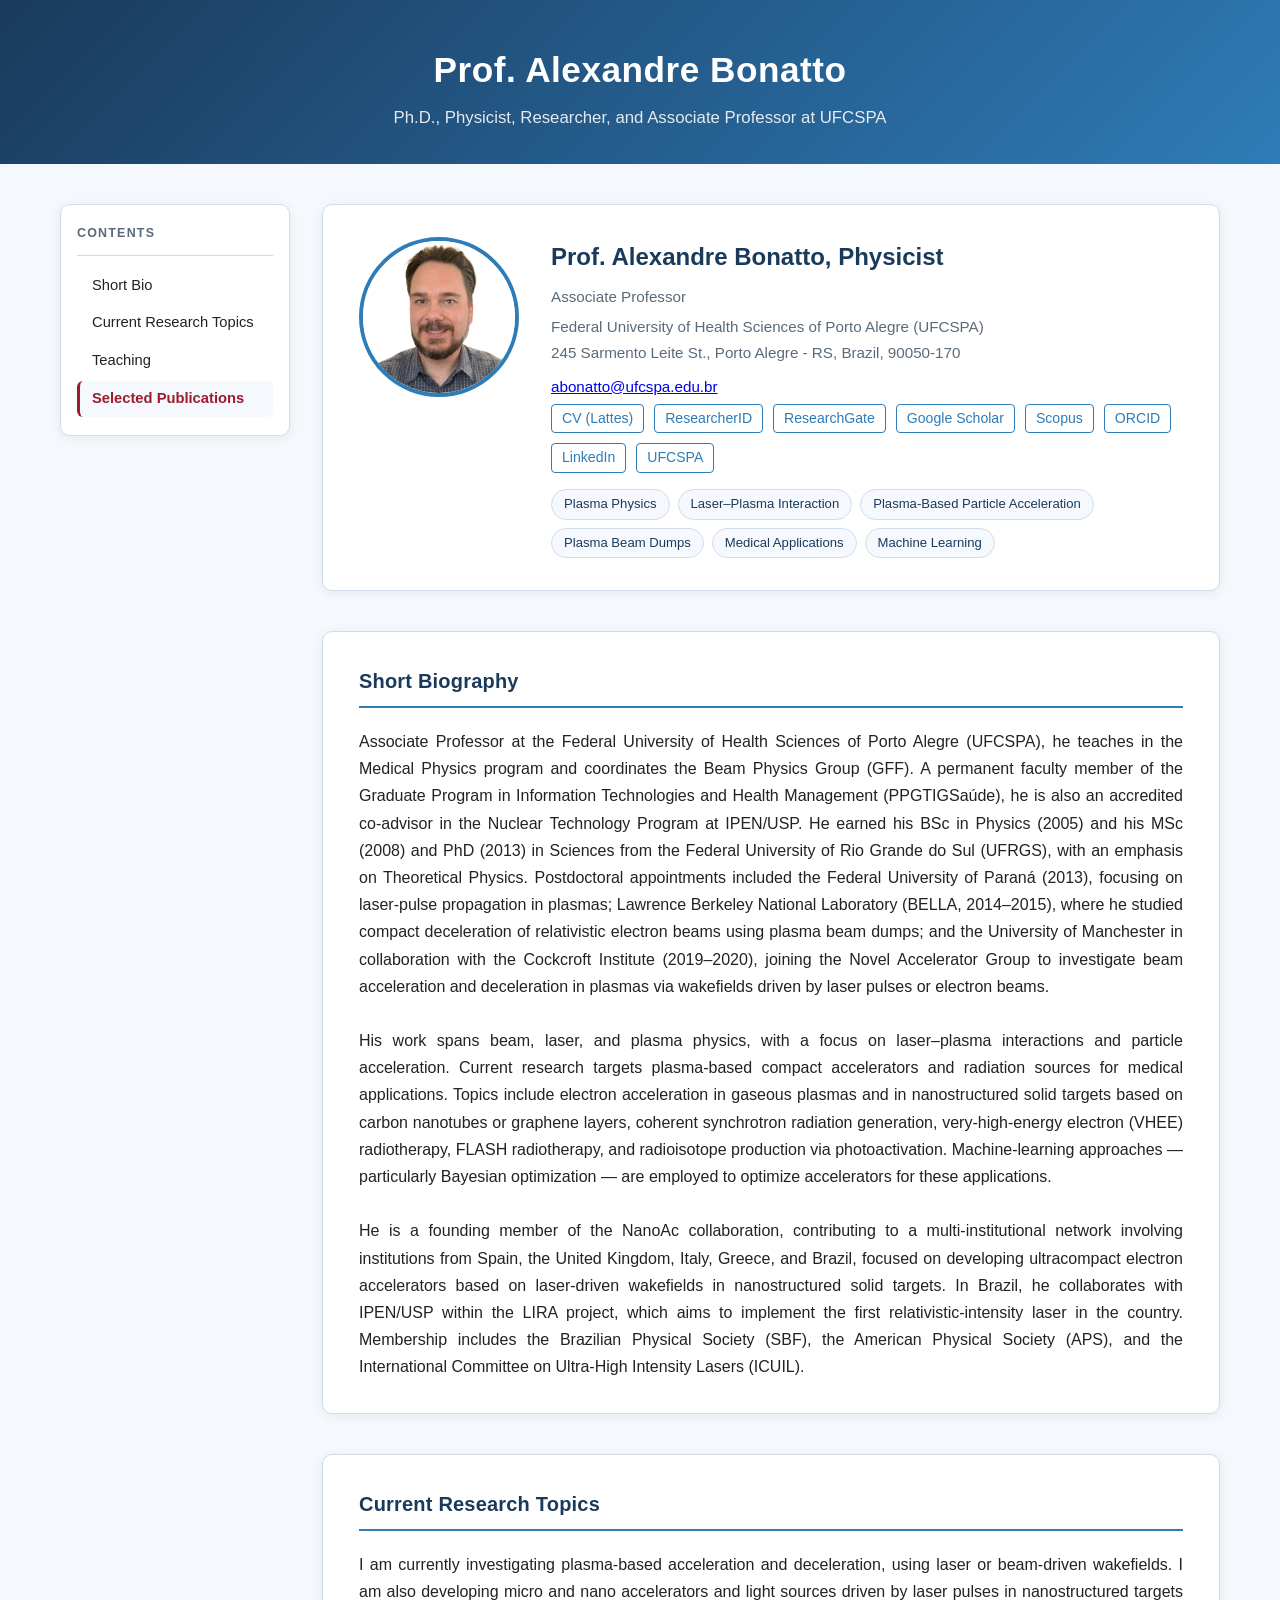
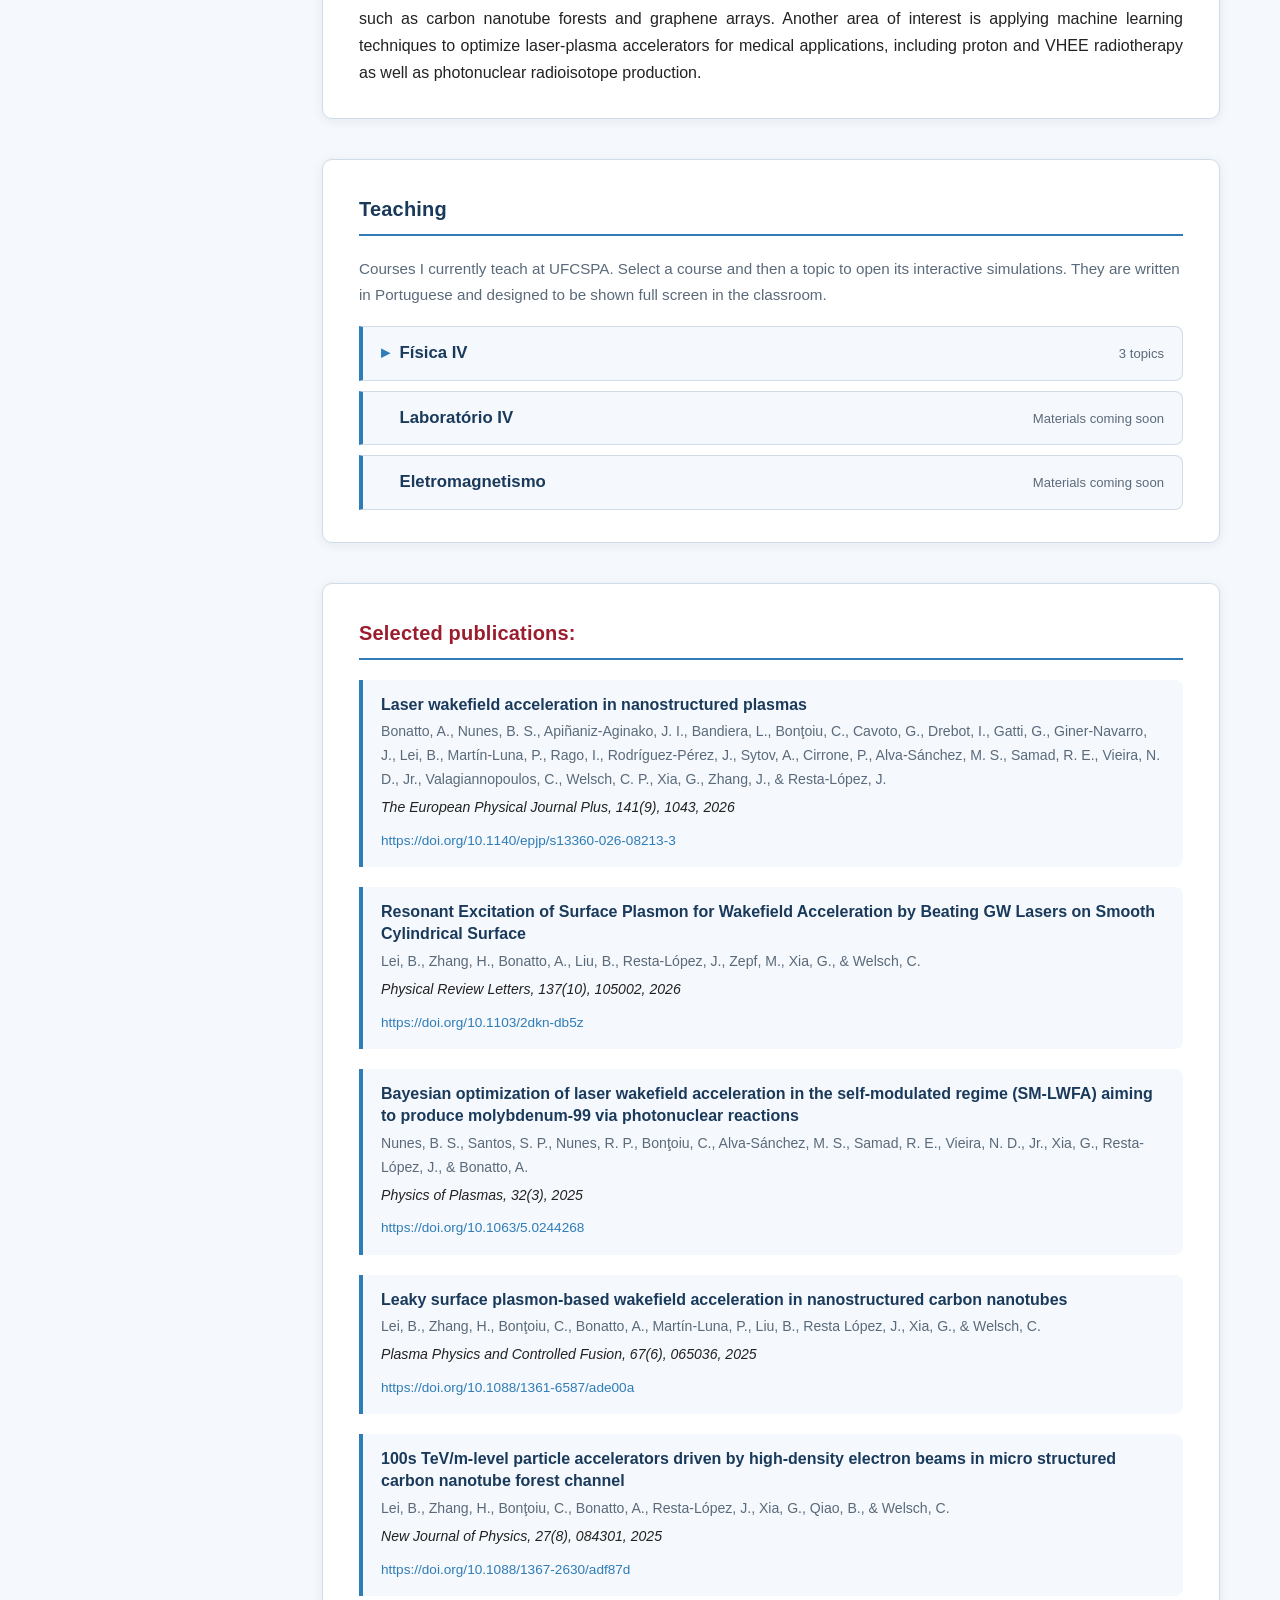
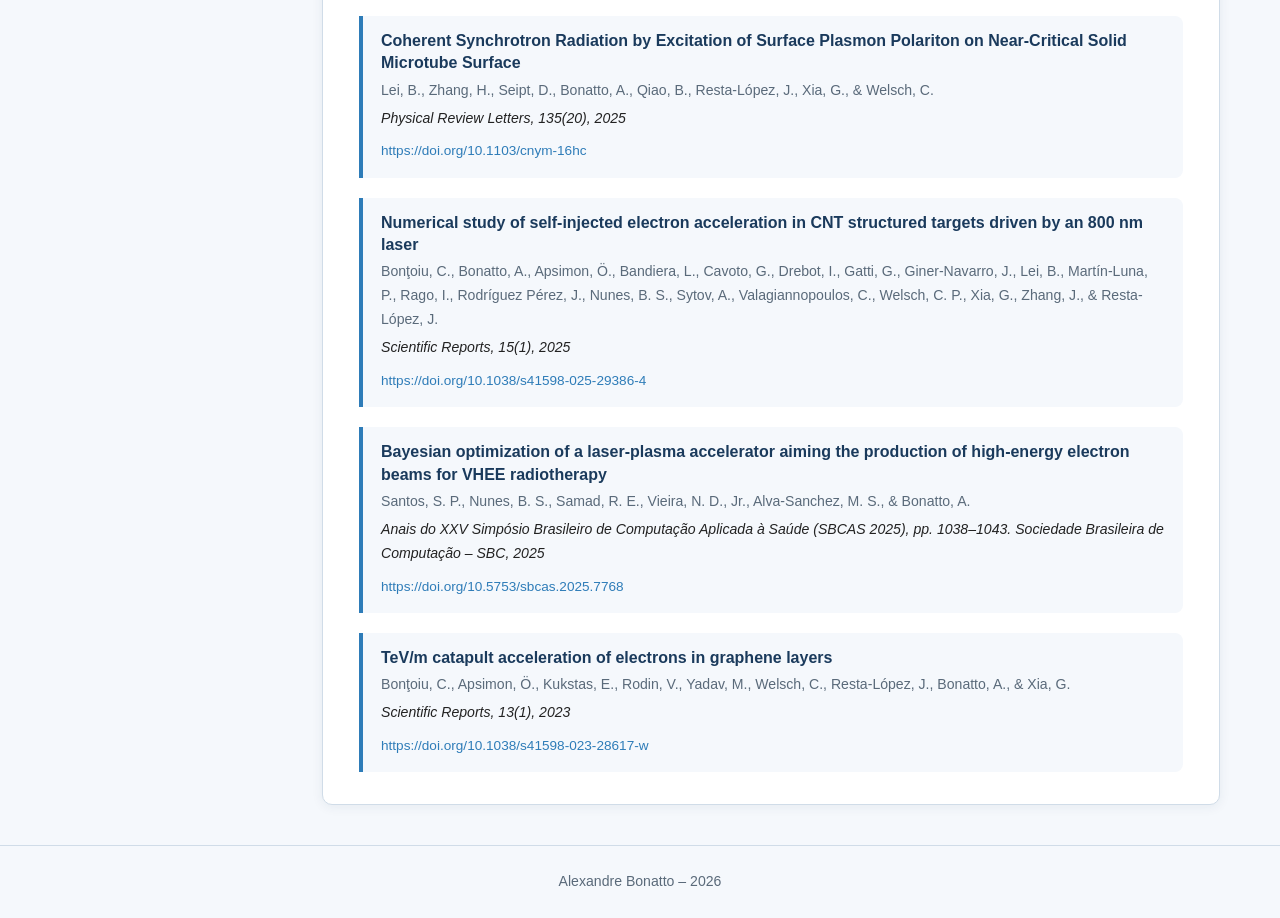
==== commit cae8e25e: "Add Relatividade topic with the light-clock simulation New Física IV topic in teaching/catalog.js. T" ====
--- a/index.html
+++ b/index.html
@@ -4,7 +4,7 @@
   <meta charset="UTF-8" />
   <meta name="viewport" content="width=device-width, initial-scale=1.0" />
   <title>Alexandre Bonatto's Personal Website</title>
-  <link rel="stylesheet" href="styles.css?v=202611111034" />
+  <link rel="stylesheet" href="styles.css?v=202611240805" />
 </head>
 <body>
 
@@ -141,6 +141,10 @@
             <li><a href="teaching/fisica-iv/interferencia-difracao/experimento-de-young.html">Física IV · Interferência e Difração · Experimento de Young</a></li>
             <li><a href="teaching/fisica-iv/interferencia-difracao/fenda-dupla.html">Física IV · Interferência e Difração · Fenda dupla: interferência e difração</a></li>
             <li><a href="teaching/fisica-iv/redes-de-difracao/fendas-multiplas.html">Física IV · Redes de Difração · Fendas múltiplas: intensidade e fasores</a></li>
+            <li><a href="teaching/fisica-iv/redes-de-difracao/largura-dos-maximos.html">Física IV · Redes de Difração · Largura dos máximos principais</a></li>
+            <li><a href="teaching/fisica-iv/redes-de-difracao/dispersao-e-resolucao.html">Física IV · Redes de Difração · Dispersão e poder de resolução</a></li>
+            <li><a href="teaching/fisica-iv/redes-de-difracao/lei-de-bragg.html">Física IV · Redes de Difração · Difração de raios X: lei de Bragg</a></li>
+            <li><a href="teaching/fisica-iv/relatividade/relogio-de-luz.html">Física IV · Relatividade · Relógio de luz em dois referenciais</a></li>
           </ul>
         </noscript>
       </section>
@@ -339,7 +343,7 @@
     <p>Alexandre Bonatto &ndash; 2026</p>
   </footer>
 
-  <script src="teaching/catalog.js?v=202611111034"></script>
+  <script src="teaching/catalog.js?v=202611240805"></script>
   <script>
     // Teaching: build the course > topic > simulation tree from teaching/catalog.js.
     (function () {
